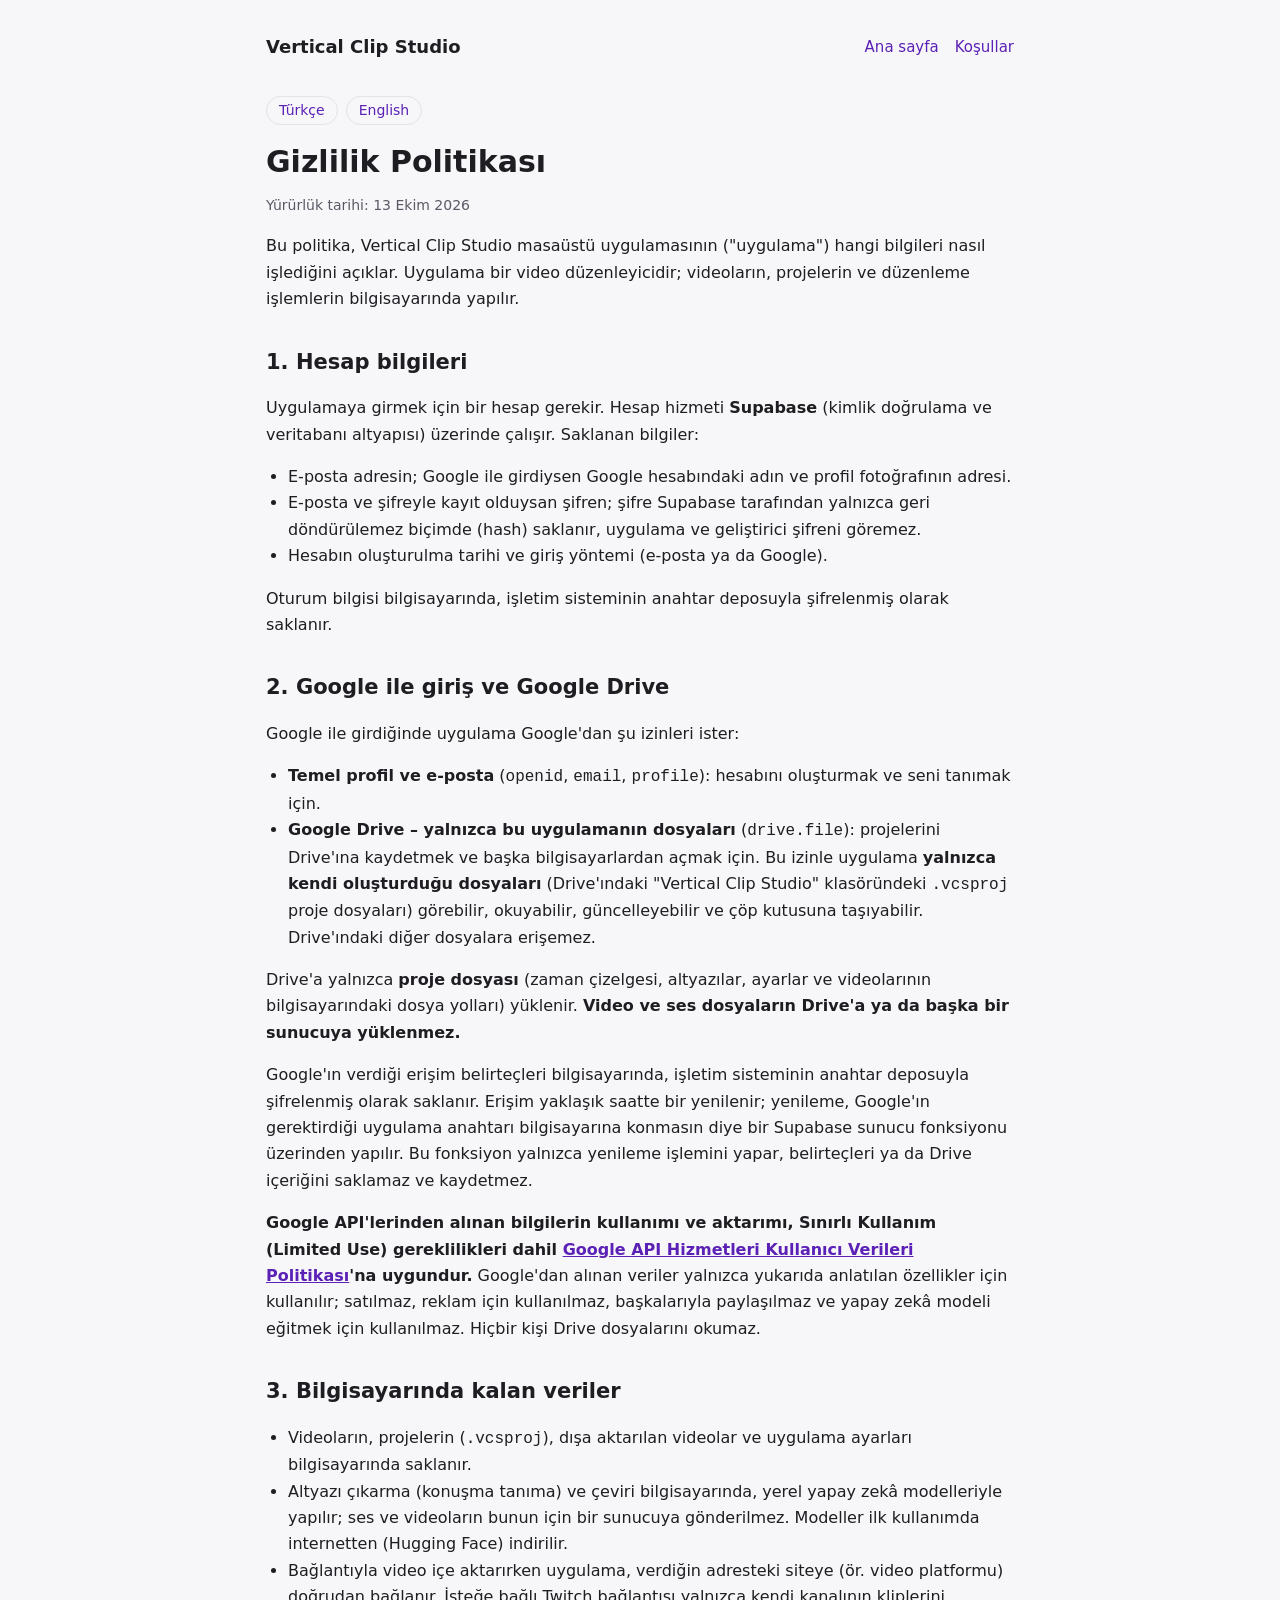
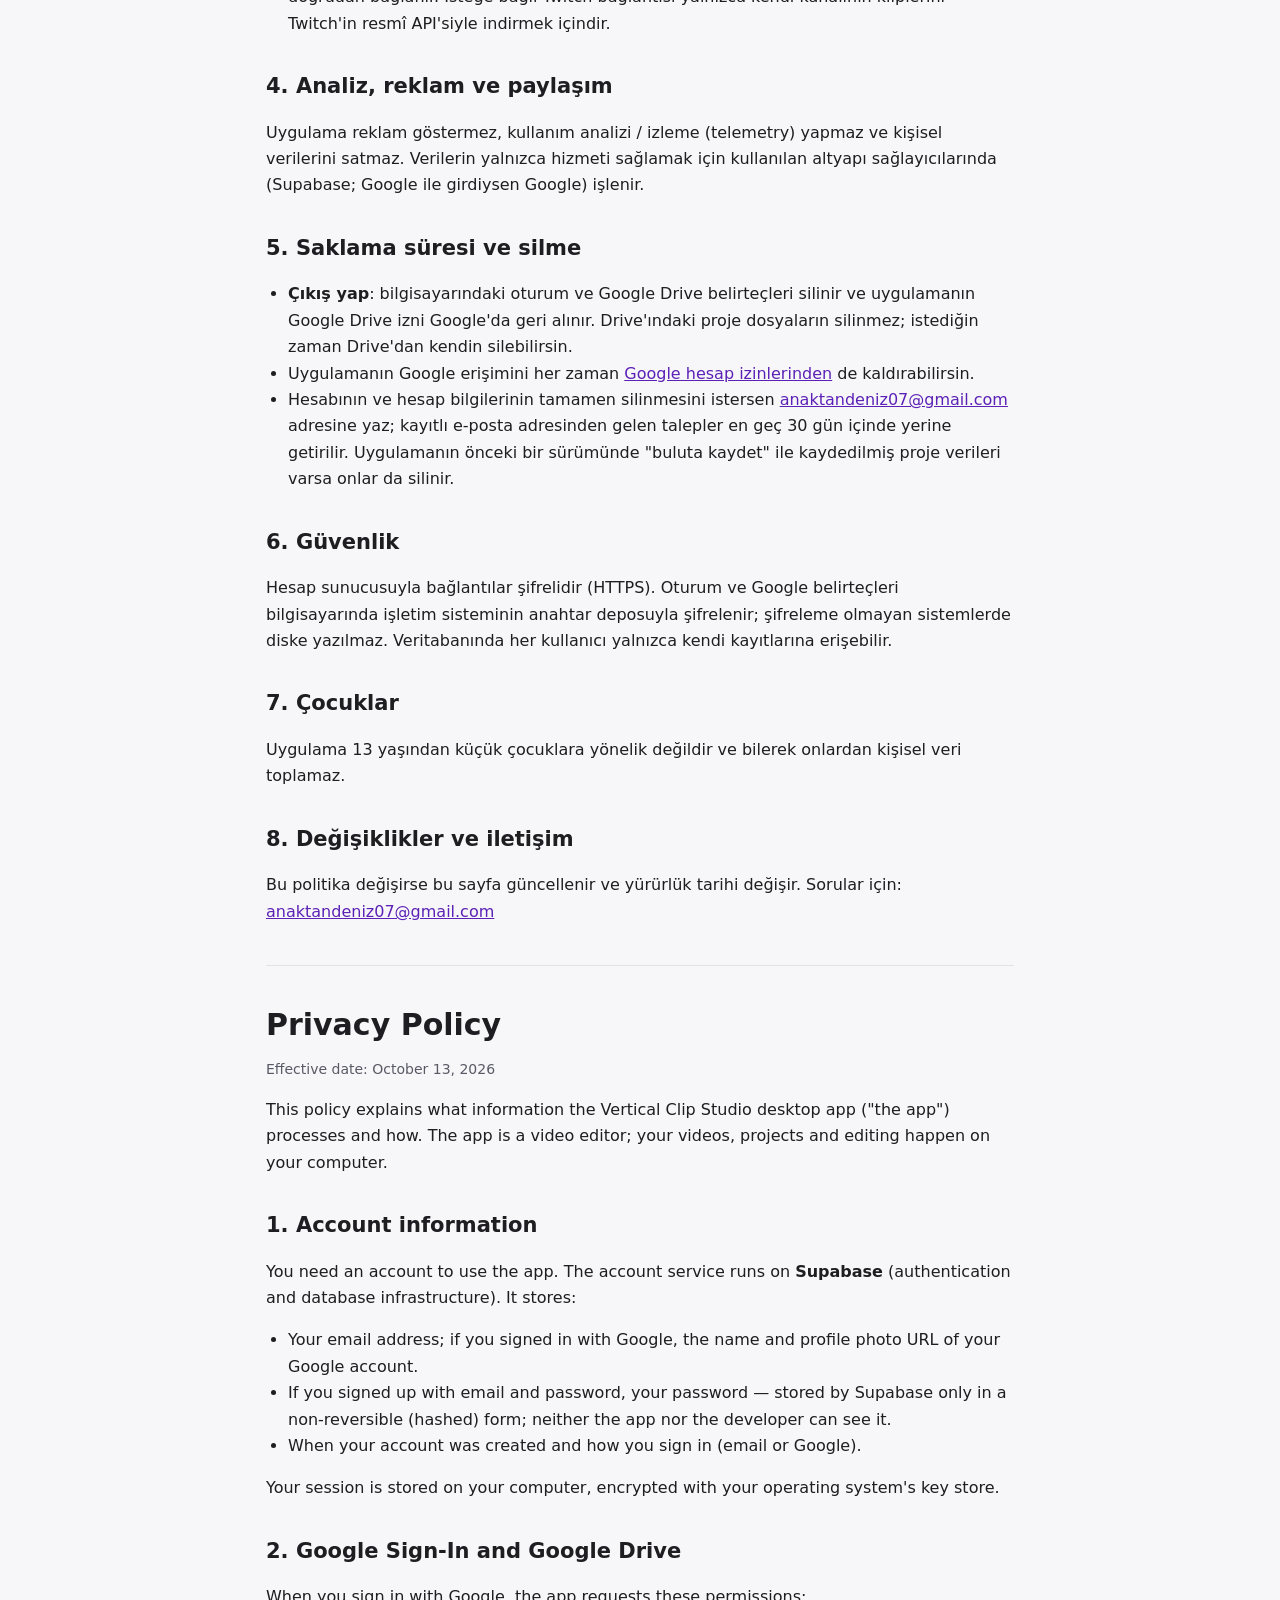
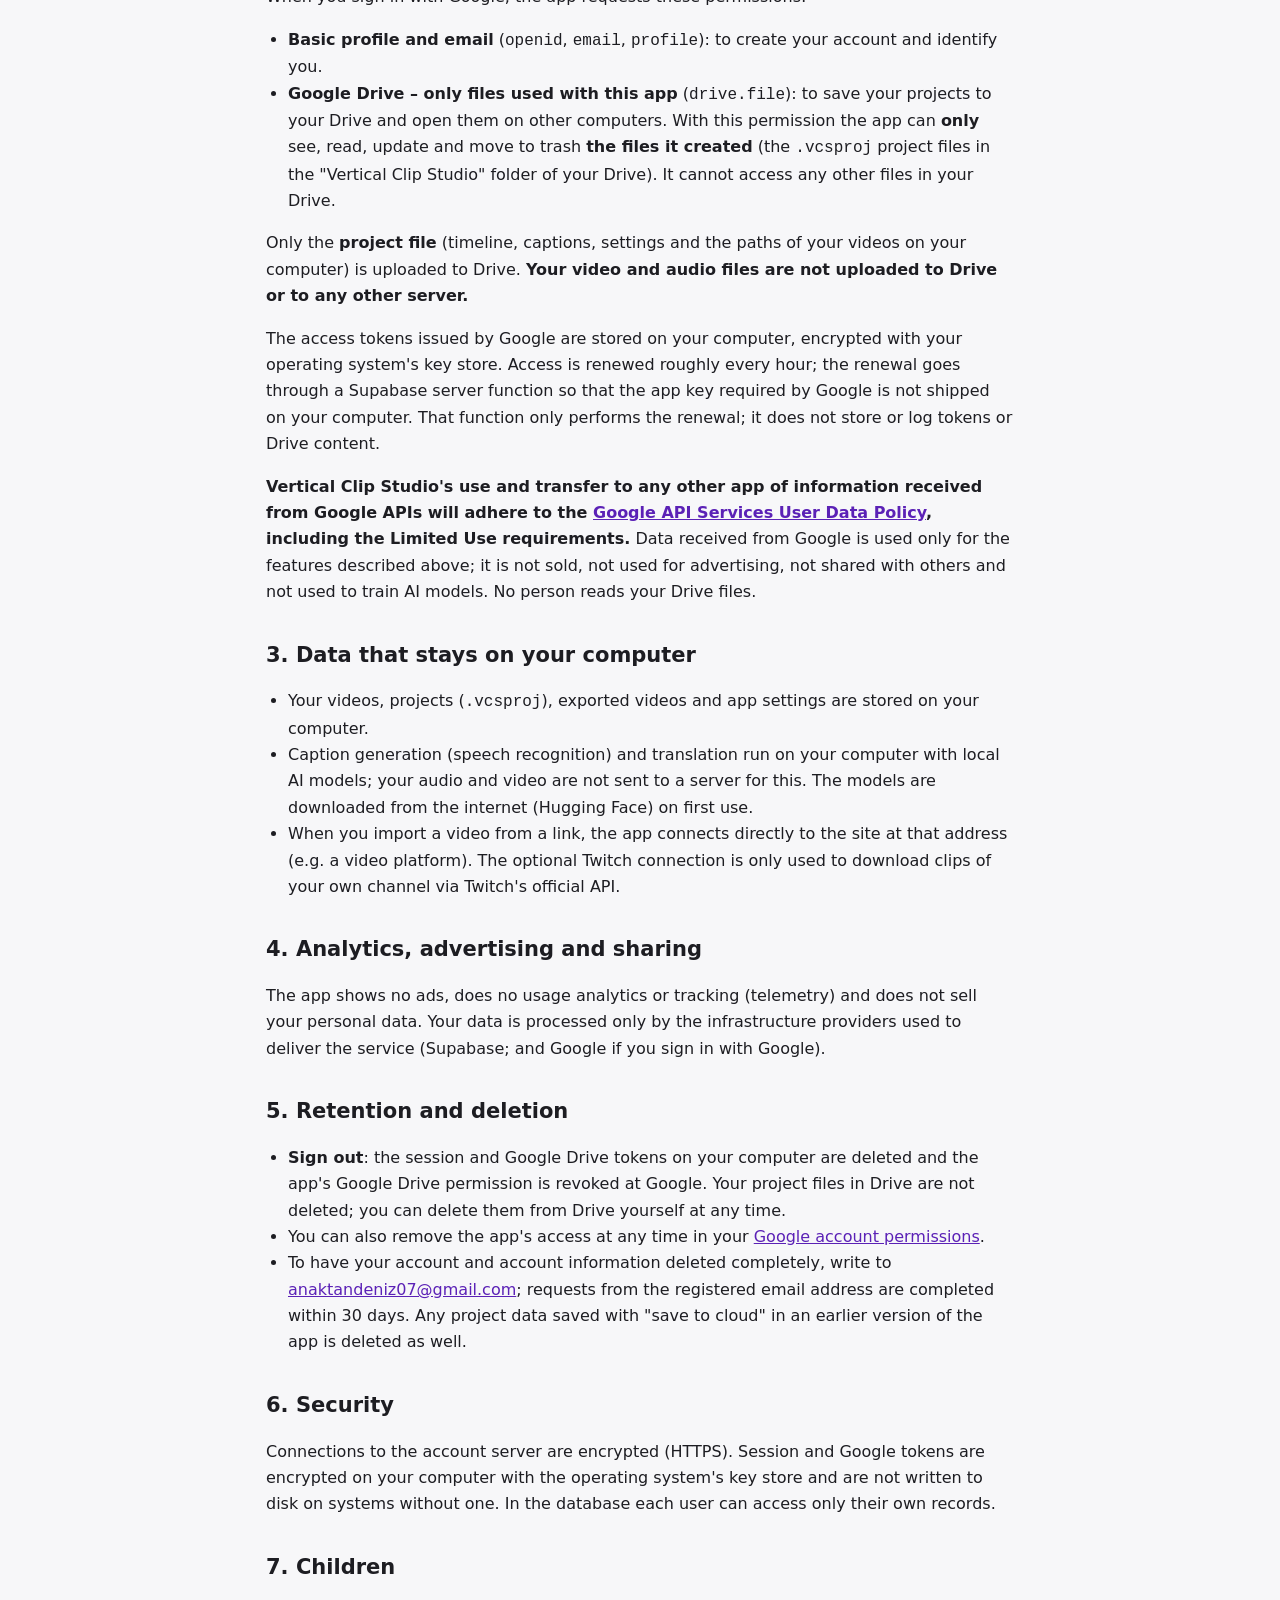
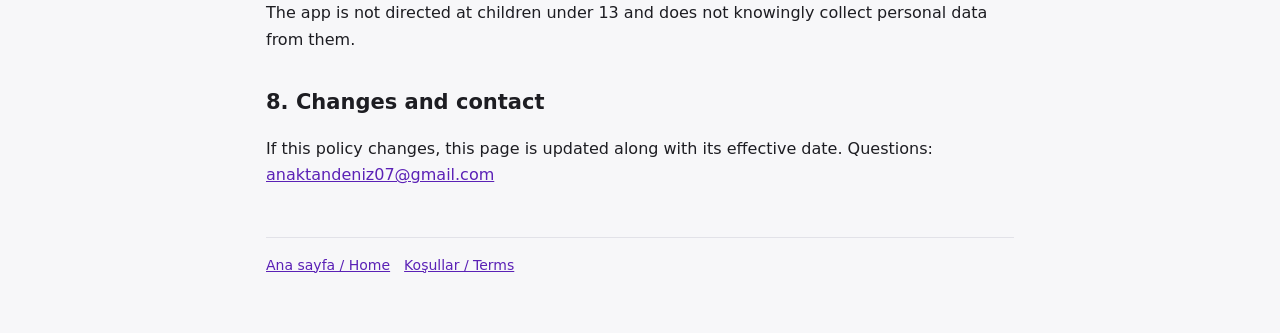
==== privacy.html @ 50f7a7b5 "Add files via upload" ====
<!doctype html>
<html lang="tr">
<head>
  <meta charset="utf-8" />
  <meta name="viewport" content="width=device-width, initial-scale=1" />
  <title>Gizlilik Politikası · Vertical Clip Studio</title>
  <meta name="description" content="Vertical Clip Studio gizlilik politikası: hangi verilerin işlendiği, Google Drive erişimi ve verilerin silinmesi." />
  <link rel="stylesheet" href="style.css" />
</head>
<body>
  <div class="wrap">
    <header>
      <a class="brand" href="./">Vertical Clip Studio</a>
      <nav><a href="./">Ana sayfa</a><a href="terms.html">Koşullar</a></nav>
    </header>

    <div class="lang"><a href="#tr">Türkçe</a><a href="#en">English</a></div>

    <section id="tr">
      <h1>Gizlilik Politikası</h1>
      <p class="muted">Yürürlük tarihi: 13 Ekim 2026</p>
      <p>Bu politika, Vertical Clip Studio masaüstü uygulamasının ("uygulama") hangi bilgileri nasıl işlediğini açıklar.
        Uygulama bir video düzenleyicidir; videoların, projelerin ve düzenleme işlemlerin bilgisayarında yapılır.</p>

      <h2>1. Hesap bilgileri</h2>
      <p>Uygulamaya girmek için bir hesap gerekir. Hesap hizmeti <strong>Supabase</strong> (kimlik doğrulama ve veritabanı
        altyapısı) üzerinde çalışır. Saklanan bilgiler:</p>
      <ul>
        <li>E-posta adresin; Google ile girdiysen Google hesabındaki adın ve profil fotoğrafının adresi.</li>
        <li>E-posta ve şifreyle kayıt olduysan şifren; şifre Supabase tarafından yalnızca geri döndürülemez biçimde (hash)
          saklanır, uygulama ve geliştirici şifreni göremez.</li>
        <li>Hesabın oluşturulma tarihi ve giriş yöntemi (e-posta ya da Google).</li>
      </ul>
      <p>Oturum bilgisi bilgisayarında, işletim sisteminin anahtar deposuyla şifrelenmiş olarak saklanır.</p>

      <h2>2. Google ile giriş ve Google Drive</h2>
      <p>Google ile girdiğinde uygulama Google'dan şu izinleri ister:</p>
      <ul>
        <li><strong>Temel profil ve e-posta</strong> (<code>openid</code>, <code>email</code>, <code>profile</code>):
          hesabını oluşturmak ve seni tanımak için.</li>
        <li><strong>Google Drive – yalnızca bu uygulamanın dosyaları</strong> (<code>drive.file</code>): projelerini
          Drive'ına kaydetmek ve başka bilgisayarlardan açmak için. Bu izinle uygulama <strong>yalnızca kendi oluşturduğu
          dosyaları</strong> (Drive'ındaki "Vertical Clip Studio" klasöründeki <code>.vcsproj</code> proje dosyaları)
          görebilir, okuyabilir, güncelleyebilir ve çöp kutusuna taşıyabilir. Drive'ındaki diğer dosyalara erişemez.</li>
      </ul>
      <p>Drive'a yalnızca <strong>proje dosyası</strong> (zaman çizelgesi, altyazılar, ayarlar ve videolarının
        bilgisayarındaki dosya yolları) yüklenir. <strong>Video ve ses dosyaların Drive'a ya da başka bir sunucuya
        yüklenmez.</strong></p>
      <p>Google'ın verdiği erişim belirteçleri bilgisayarında, işletim sisteminin anahtar deposuyla şifrelenmiş olarak
        saklanır. Erişim yaklaşık saatte bir yenilenir; yenileme, Google'ın gerektirdiği uygulama anahtarı bilgisayarına
        konmasın diye bir Supabase sunucu fonksiyonu üzerinden yapılır. Bu fonksiyon yalnızca yenileme işlemini yapar,
        belirteçleri ya da Drive içeriğini saklamaz ve kaydetmez.</p>
      <p><strong>Google API'lerinden alınan bilgilerin kullanımı ve aktarımı, Sınırlı Kullanım (Limited Use) gereklilikleri
        dahil <a href="https://developers.google.com/terms/api-services-user-data-policy">Google API Hizmetleri Kullanıcı
        Verileri Politikası</a>'na uygundur.</strong> Google'dan alınan veriler yalnızca yukarıda anlatılan özellikler için
        kullanılır; satılmaz, reklam için kullanılmaz, başkalarıyla paylaşılmaz ve yapay zekâ modeli eğitmek için
        kullanılmaz. Hiçbir kişi Drive dosyalarını okumaz.</p>

      <h2>3. Bilgisayarında kalan veriler</h2>
      <ul>
        <li>Videoların, projelerin (<code>.vcsproj</code>), dışa aktarılan videolar ve uygulama ayarları bilgisayarında
          saklanır.</li>
        <li>Altyazı çıkarma (konuşma tanıma) ve çeviri bilgisayarında, yerel yapay zekâ modelleriyle yapılır; ses ve
          videoların bunun için bir sunucuya gönderilmez. Modeller ilk kullanımda internetten (Hugging Face) indirilir.</li>
        <li>Bağlantıyla video içe aktarırken uygulama, verdiğin adresteki siteye (ör. video platformu) doğrudan bağlanır.
          İsteğe bağlı Twitch bağlantısı yalnızca kendi kanalının kliplerini Twitch'in resmî API'siyle indirmek içindir.</li>
      </ul>

      <h2>4. Analiz, reklam ve paylaşım</h2>
      <p>Uygulama reklam göstermez, kullanım analizi / izleme (telemetry) yapmaz ve kişisel verilerini satmaz. Verilerin
        yalnızca hizmeti sağlamak için kullanılan altyapı sağlayıcılarında (Supabase; Google ile girdiysen Google) işlenir.</p>

      <h2>5. Saklama süresi ve silme</h2>
      <ul>
        <li><strong>Çıkış yap</strong>: bilgisayarındaki oturum ve Google Drive belirteçleri silinir ve uygulamanın Google
          Drive izni Google'da geri alınır. Drive'ındaki proje dosyaların silinmez; istediğin zaman Drive'dan kendin
          silebilirsin.</li>
        <li>Uygulamanın Google erişimini her zaman <a href="https://myaccount.google.com/permissions">Google hesap
          izinlerinden</a> de kaldırabilirsin.</li>
        <li>Hesabının ve hesap bilgilerinin tamamen silinmesini istersen
          <a href="mailto:anaktandeniz07@gmail.com">anaktandeniz07@gmail.com</a> adresine yaz; kayıtlı e-posta adresinden
          gelen talepler en geç 30 gün içinde yerine getirilir. Uygulamanın önceki bir sürümünde "buluta kaydet" ile
          kaydedilmiş proje verileri varsa onlar da silinir.</li>
      </ul>

      <h2>6. Güvenlik</h2>
      <p>Hesap sunucusuyla bağlantılar şifrelidir (HTTPS). Oturum ve Google belirteçleri bilgisayarında işletim sisteminin
        anahtar deposuyla şifrelenir; şifreleme olmayan sistemlerde diske yazılmaz. Veritabanında her kullanıcı yalnızca
        kendi kayıtlarına erişebilir.</p>

      <h2>7. Çocuklar</h2>
      <p>Uygulama 13 yaşından küçük çocuklara yönelik değildir ve bilerek onlardan kişisel veri toplamaz.</p>

      <h2>8. Değişiklikler ve iletişim</h2>
      <p>Bu politika değişirse bu sayfa güncellenir ve yürürlük tarihi değişir. Sorular için:
        <a href="mailto:anaktandeniz07@gmail.com">anaktandeniz07@gmail.com</a></p>
    </section>

    <hr />

    <section id="en" lang="en">
      <h1>Privacy Policy</h1>
      <p class="muted">Effective date: October 13, 2026</p>
      <p>This policy explains what information the Vertical Clip Studio desktop app ("the app") processes and how. The app
        is a video editor; your videos, projects and editing happen on your computer.</p>

      <h2>1. Account information</h2>
      <p>You need an account to use the app. The account service runs on <strong>Supabase</strong> (authentication and
        database infrastructure). It stores:</p>
      <ul>
        <li>Your email address; if you signed in with Google, the name and profile photo URL of your Google account.</li>
        <li>If you signed up with email and password, your password — stored by Supabase only in a non-reversible (hashed)
          form; neither the app nor the developer can see it.</li>
        <li>When your account was created and how you sign in (email or Google).</li>
      </ul>
      <p>Your session is stored on your computer, encrypted with your operating system's key store.</p>

      <h2>2. Google Sign-In and Google Drive</h2>
      <p>When you sign in with Google, the app requests these permissions:</p>
      <ul>
        <li><strong>Basic profile and email</strong> (<code>openid</code>, <code>email</code>, <code>profile</code>): to
          create your account and identify you.</li>
        <li><strong>Google Drive – only files used with this app</strong> (<code>drive.file</code>): to save your projects
          to your Drive and open them on other computers. With this permission the app can <strong>only</strong> see, read,
          update and move to trash <strong>the files it created</strong> (the <code>.vcsproj</code> project files in the
          "Vertical Clip Studio" folder of your Drive). It cannot access any other files in your Drive.</li>
      </ul>
      <p>Only the <strong>project file</strong> (timeline, captions, settings and the paths of your videos on your
        computer) is uploaded to Drive. <strong>Your video and audio files are not uploaded to Drive or to any other
        server.</strong></p>
      <p>The access tokens issued by Google are stored on your computer, encrypted with your operating system's key store.
        Access is renewed roughly every hour; the renewal goes through a Supabase server function so that the app key
        required by Google is not shipped on your computer. That function only performs the renewal; it does not store or
        log tokens or Drive content.</p>
      <p><strong>Vertical Clip Studio's use and transfer to any other app of information received from Google APIs will
        adhere to the <a href="https://developers.google.com/terms/api-services-user-data-policy">Google API Services User
        Data Policy</a>, including the Limited Use requirements.</strong> Data received from Google is used only for the
        features described above; it is not sold, not used for advertising, not shared with others and not used to train
        AI models. No person reads your Drive files.</p>

      <h2>3. Data that stays on your computer</h2>
      <ul>
        <li>Your videos, projects (<code>.vcsproj</code>), exported videos and app settings are stored on your computer.</li>
        <li>Caption generation (speech recognition) and translation run on your computer with local AI models; your audio
          and video are not sent to a server for this. The models are downloaded from the internet (Hugging Face) on first
          use.</li>
        <li>When you import a video from a link, the app connects directly to the site at that address (e.g. a video
          platform). The optional Twitch connection is only used to download clips of your own channel via Twitch's
          official API.</li>
      </ul>

      <h2>4. Analytics, advertising and sharing</h2>
      <p>The app shows no ads, does no usage analytics or tracking (telemetry) and does not sell your personal data. Your
        data is processed only by the infrastructure providers used to deliver the service (Supabase; and Google if you
        sign in with Google).</p>

      <h2>5. Retention and deletion</h2>
      <ul>
        <li><strong>Sign out</strong>: the session and Google Drive tokens on your computer are deleted and the app's Google
          Drive permission is revoked at Google. Your project files in Drive are not deleted; you can delete them from
          Drive yourself at any time.</li>
        <li>You can also remove the app's access at any time in your <a href="https://myaccount.google.com/permissions">Google
          account permissions</a>.</li>
        <li>To have your account and account information deleted completely, write to
          <a href="mailto:anaktandeniz07@gmail.com">anaktandeniz07@gmail.com</a>; requests from the registered email address
          are completed within 30 days. Any project data saved with "save to cloud" in an earlier version of the app is
          deleted as well.</li>
      </ul>

      <h2>6. Security</h2>
      <p>Connections to the account server are encrypted (HTTPS). Session and Google tokens are encrypted on your computer
        with the operating system's key store and are not written to disk on systems without one. In the database each
        user can access only their own records.</p>

      <h2>7. Children</h2>
      <p>The app is not directed at children under 13 and does not knowingly collect personal data from them.</p>

      <h2>8. Changes and contact</h2>
      <p>If this policy changes, this page is updated along with its effective date. Questions:
        <a href="mailto:anaktandeniz07@gmail.com">anaktandeniz07@gmail.com</a></p>
    </section>

    <footer><a href="./">Ana sayfa / Home</a><a href="terms.html">Koşullar / Terms</a></footer>
  </div>
</body>
</html>
---- style.css ----
:root {
  --bg: #f7f7f9; --card: #ffffff; --text: #1d1d22; --muted: #5a5a66; --line: #e2e2e8; --accent: #6d28d9; --accent-text: #5b21b6;
  color-scheme: light;
}
@media (prefers-color-scheme: dark) {
  :root { --bg: #121216; --card: #1b1b21; --text: #ececf1; --muted: #a3a3b0; --line: #2c2c35; --accent: #a78bfa; --accent-text: #c4b5fd; color-scheme: dark; }
}
* { box-sizing: border-box; }
body { margin: 0; background: var(--bg); color: var(--text); font: 16px/1.65 system-ui, -apple-system, "Segoe UI", Roboto, sans-serif; }
.wrap { max-width: 780px; margin: 0 auto; padding: 32px 16px 64px; }
header { display: flex; align-items: center; justify-content: space-between; gap: 12px; flex-wrap: wrap; margin-bottom: 28px; }
.brand { font-weight: 700; font-size: 18px; color: var(--text); text-decoration: none; }
nav a { color: var(--accent-text); text-decoration: none; margin-left: 16px; font-size: 15px; }
nav a:hover, a:hover { text-decoration: underline; }
a { color: var(--accent-text); }
h1 { font-size: 30px; line-height: 1.25; margin: 0 0 8px; }
h2 { font-size: 21px; margin: 32px 0 8px; }
h3 { font-size: 17px; margin: 22px 0 6px; }
p, li { color: var(--text); }
.muted { color: var(--muted); font-size: 14px; }
.card { background: var(--card); border: 1px solid var(--line); border-radius: 12px; padding: 20px 22px; margin: 18px 0; }
.lang { display: inline-flex; gap: 8px; margin: 6px 0 18px; }
.lang a { border: 1px solid var(--line); border-radius: 999px; padding: 2px 12px; font-size: 14px; text-decoration: none; }
ul { padding-left: 22px; }
footer { margin-top: 48px; padding-top: 16px; border-top: 1px solid var(--line); color: var(--muted); font-size: 14px; }
footer a { margin-right: 14px; }
hr { border: 0; border-top: 1px solid var(--line); margin: 40px 0; }
.card > :first-child { margin-top: 0; }
.card > :last-child { margin-bottom: 0; }
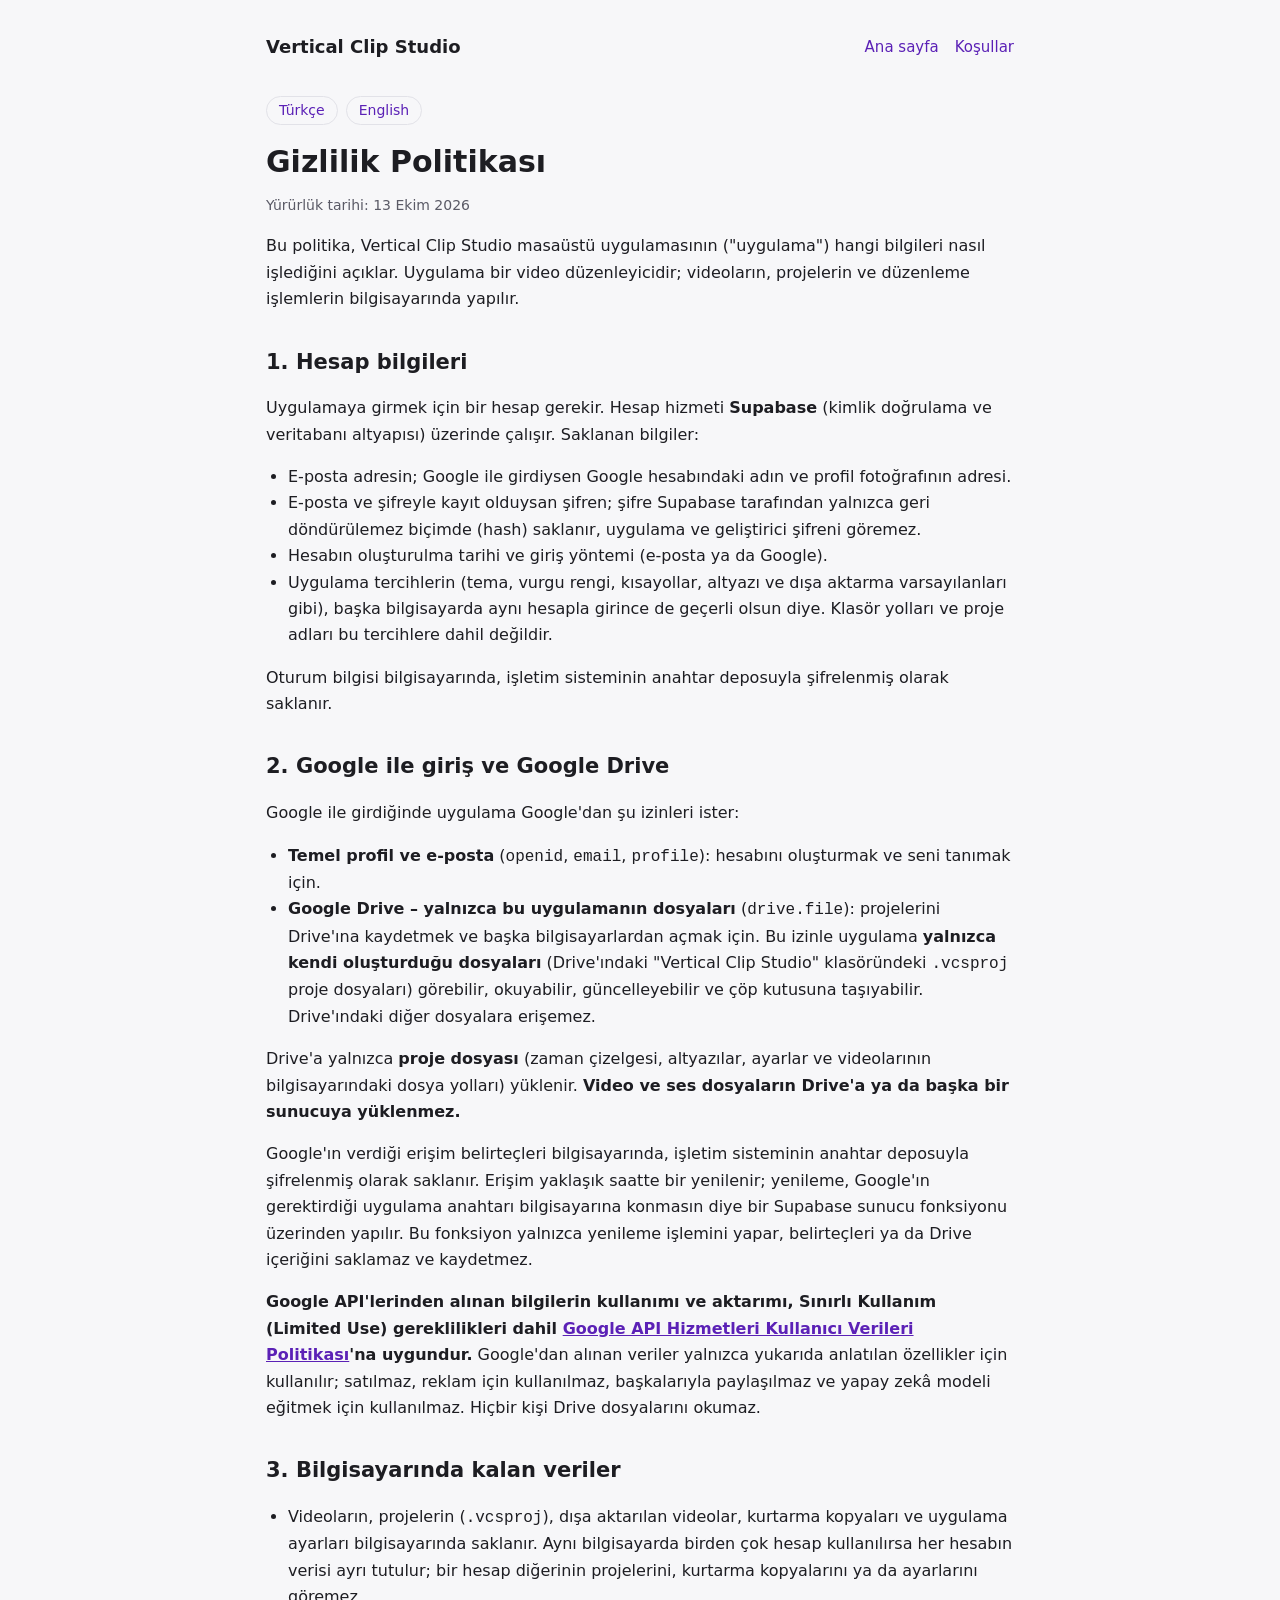
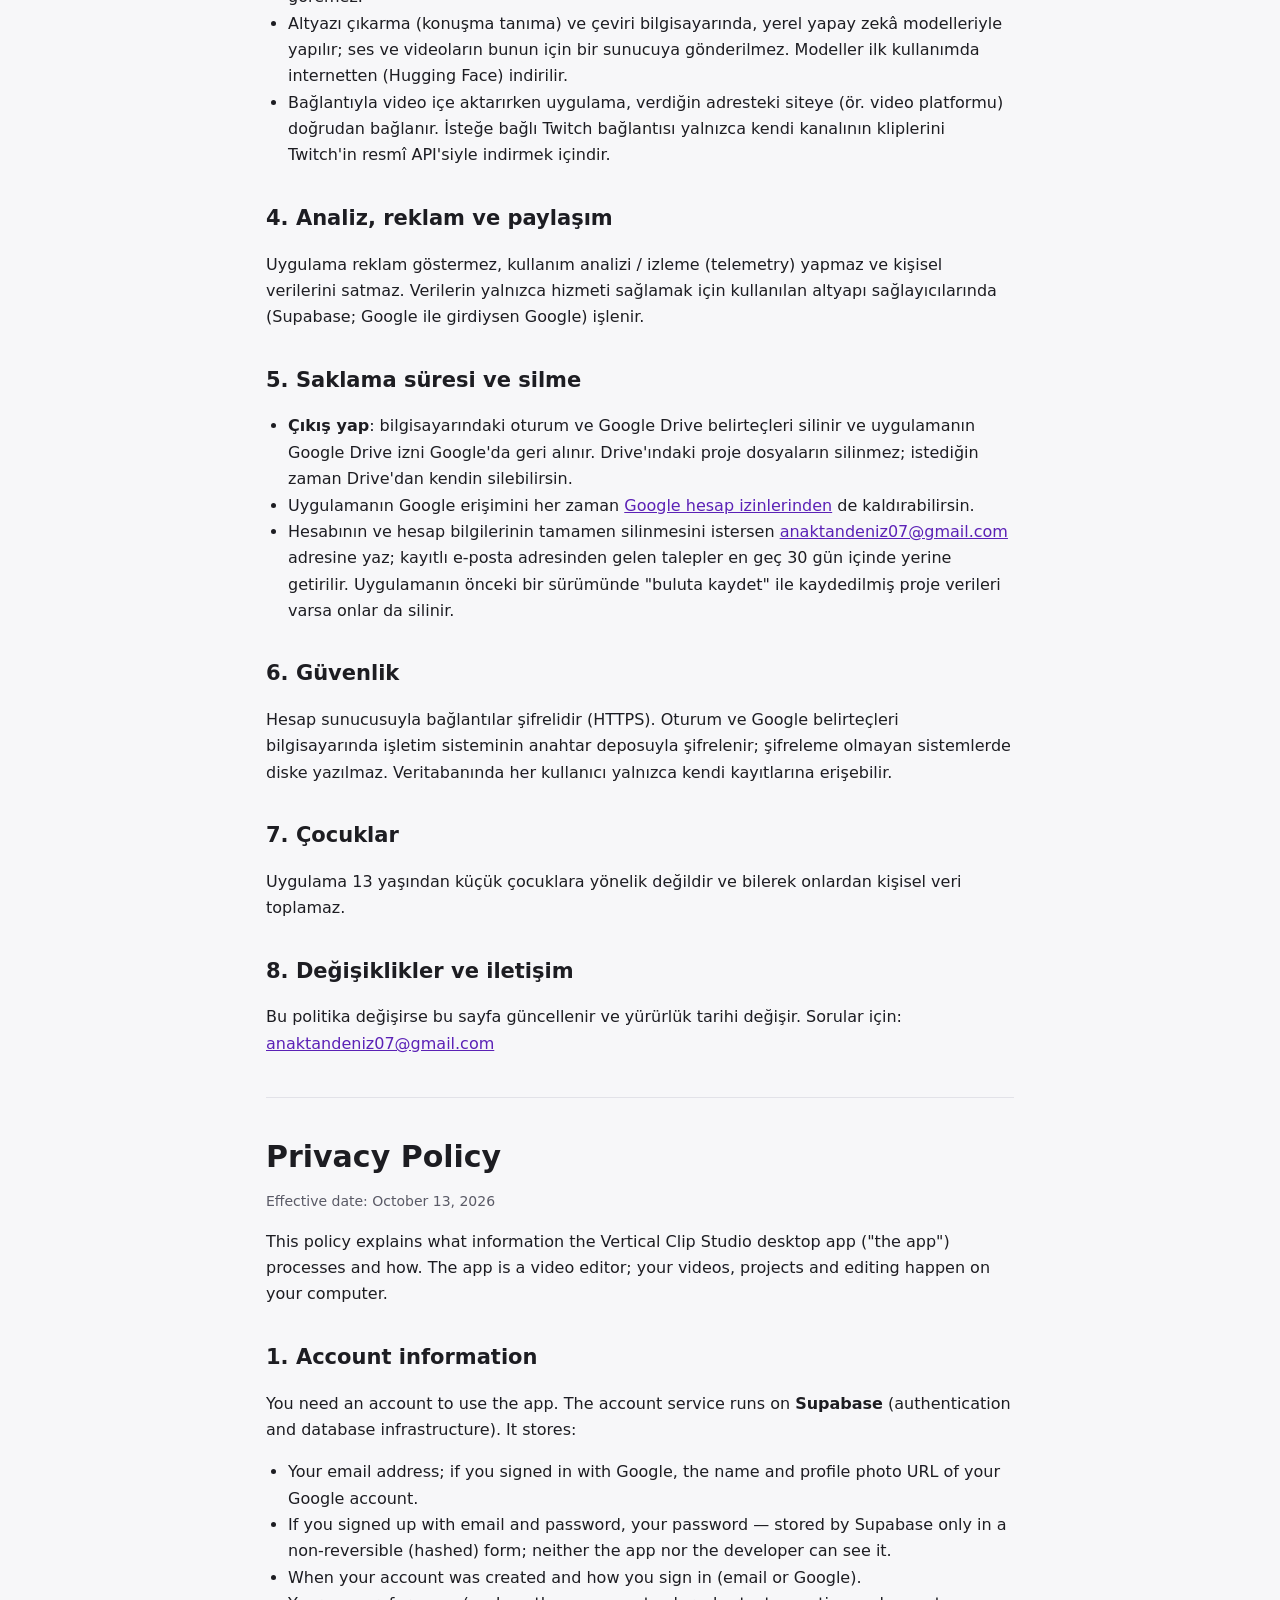
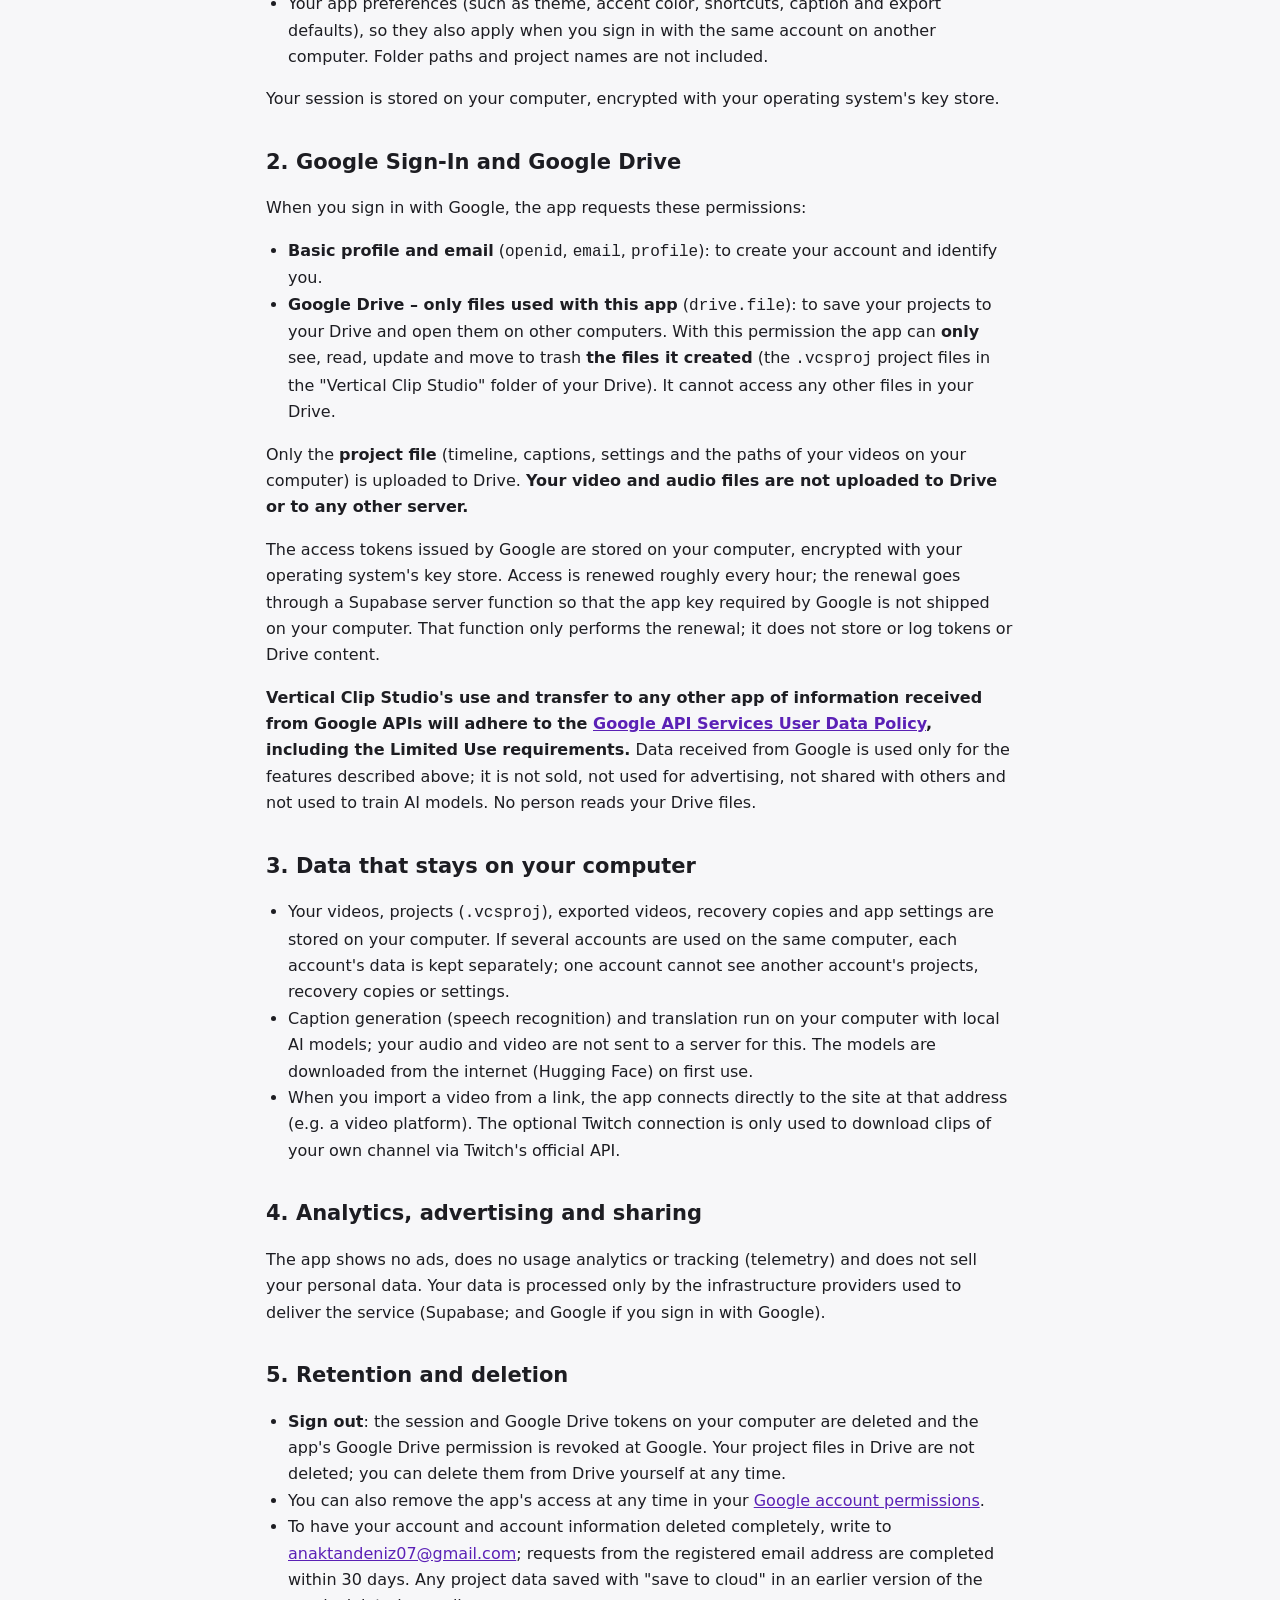
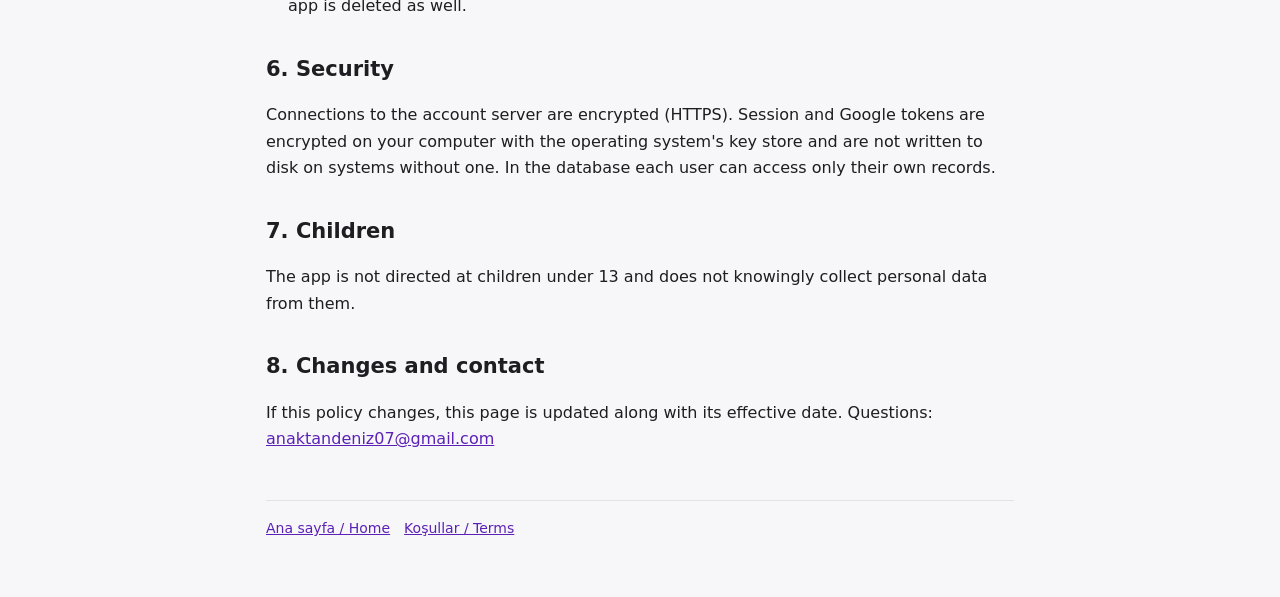
==== commit ede80721: "privacy.html" ====
--- a/privacy.html
+++ b/privacy.html
@@ -30,6 +30,8 @@
         <li>E-posta ve şifreyle kayıt olduysan şifren; şifre Supabase tarafından yalnızca geri döndürülemez biçimde (hash)
           saklanır, uygulama ve geliştirici şifreni göremez.</li>
         <li>Hesabın oluşturulma tarihi ve giriş yöntemi (e-posta ya da Google).</li>
+        <li>Uygulama tercihlerin (tema, vurgu rengi, kısayollar, altyazı ve dışa aktarma varsayılanları gibi), başka
+          bilgisayarda aynı hesapla girince de geçerli olsun diye. Klasör yolları ve proje adları bu tercihlere dahil değildir.</li>
       </ul>
       <p>Oturum bilgisi bilgisayarında, işletim sisteminin anahtar deposuyla şifrelenmiş olarak saklanır.</p>
 
@@ -58,8 +60,9 @@
 
       <h2>3. Bilgisayarında kalan veriler</h2>
       <ul>
-        <li>Videoların, projelerin (<code>.vcsproj</code>), dışa aktarılan videolar ve uygulama ayarları bilgisayarında
-          saklanır.</li>
+        <li>Videoların, projelerin (<code>.vcsproj</code>), dışa aktarılan videolar, kurtarma kopyaları ve uygulama ayarları
+          bilgisayarında saklanır. Aynı bilgisayarda birden çok hesap kullanılırsa her hesabın verisi ayrı tutulur; bir
+          hesap diğerinin projelerini, kurtarma kopyalarını ya da ayarlarını göremez.</li>
         <li>Altyazı çıkarma (konuşma tanıma) ve çeviri bilgisayarında, yerel yapay zekâ modelleriyle yapılır; ses ve
           videoların bunun için bir sunucuya gönderilmez. Modeller ilk kullanımda internetten (Hugging Face) indirilir.</li>
         <li>Bağlantıyla video içe aktarırken uygulama, verdiğin adresteki siteye (ör. video platformu) doğrudan bağlanır.
@@ -112,6 +115,8 @@
         <li>If you signed up with email and password, your password — stored by Supabase only in a non-reversible (hashed)
           form; neither the app nor the developer can see it.</li>
         <li>When your account was created and how you sign in (email or Google).</li>
+        <li>Your app preferences (such as theme, accent color, shortcuts, caption and export defaults), so they also apply
+          when you sign in with the same account on another computer. Folder paths and project names are not included.</li>
       </ul>
       <p>Your session is stored on your computer, encrypted with your operating system's key store.</p>
 
@@ -140,7 +145,9 @@
 
       <h2>3. Data that stays on your computer</h2>
       <ul>
-        <li>Your videos, projects (<code>.vcsproj</code>), exported videos and app settings are stored on your computer.</li>
+        <li>Your videos, projects (<code>.vcsproj</code>), exported videos, recovery copies and app settings are stored on
+          your computer. If several accounts are used on the same computer, each account's data is kept separately; one
+          account cannot see another account's projects, recovery copies or settings.</li>
         <li>Caption generation (speech recognition) and translation run on your computer with local AI models; your audio
           and video are not sent to a server for this. The models are downloaded from the internet (Hugging Face) on first
           use.</li>
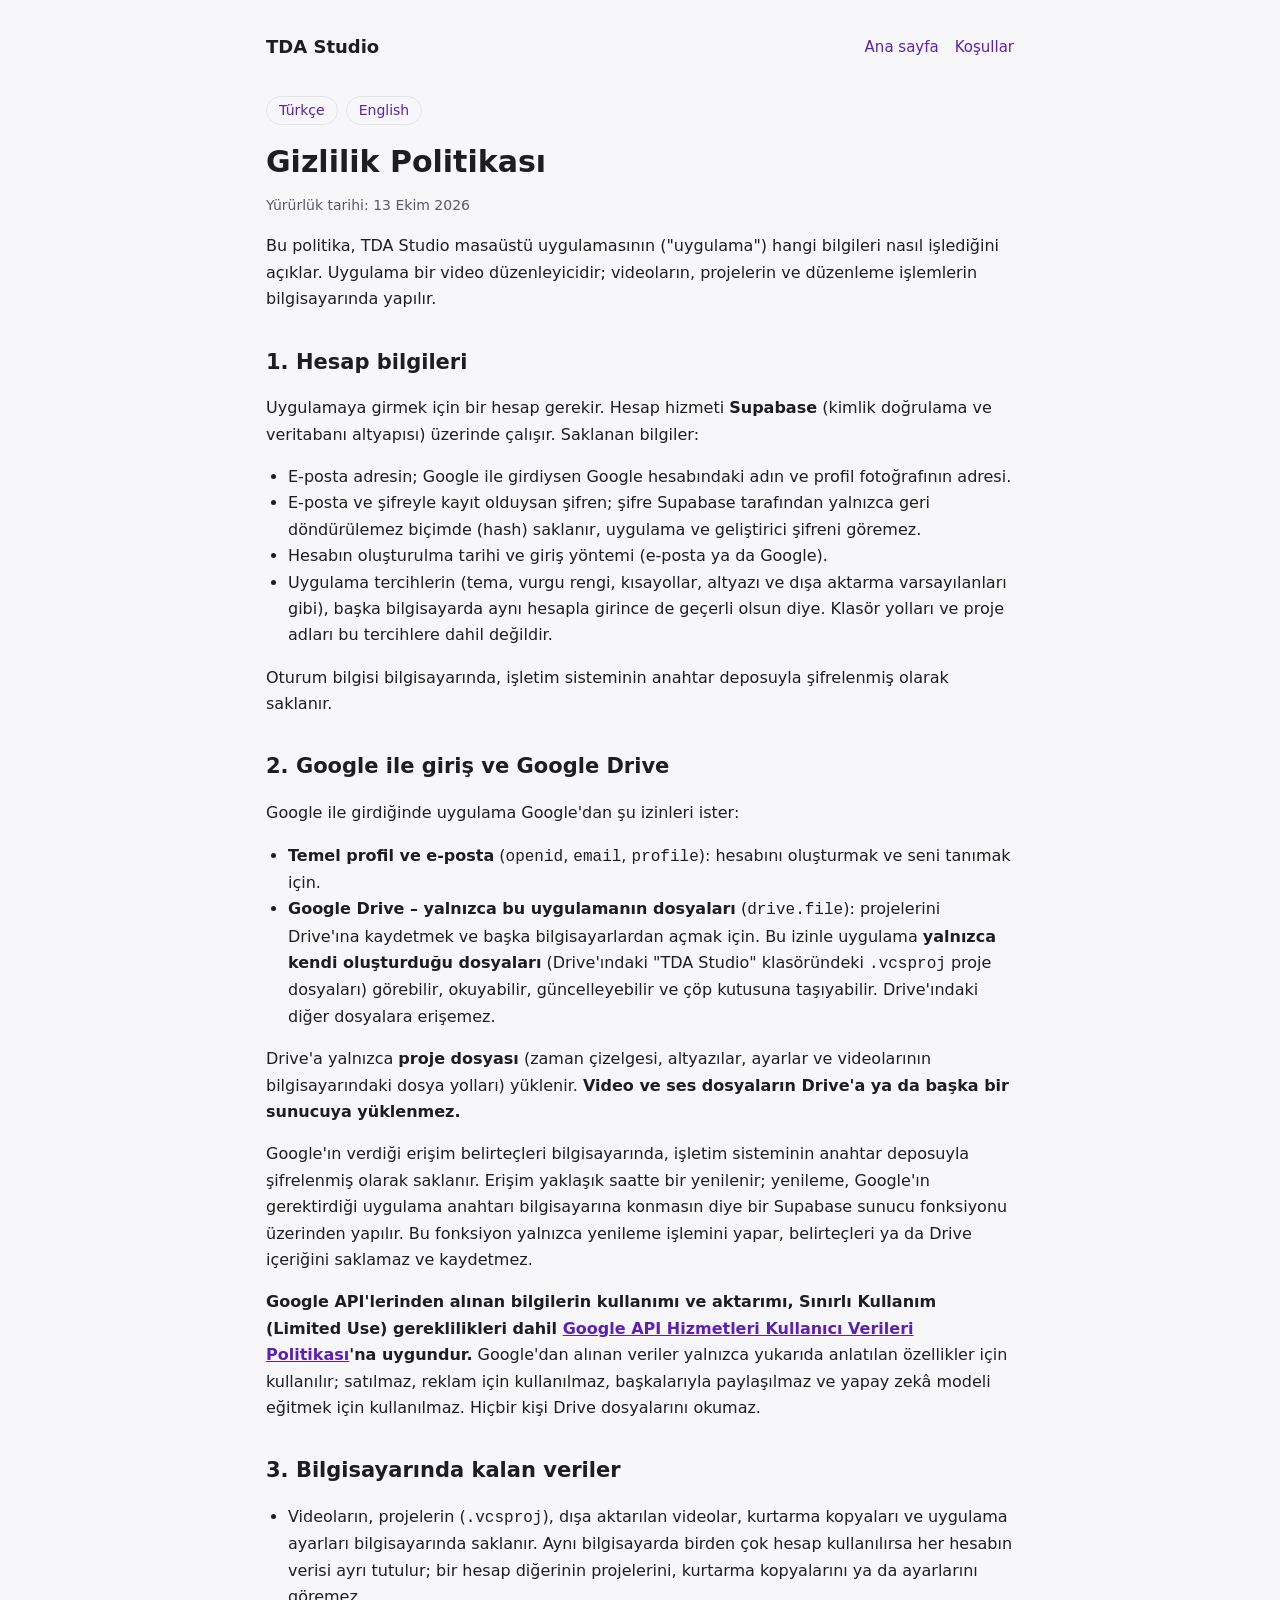
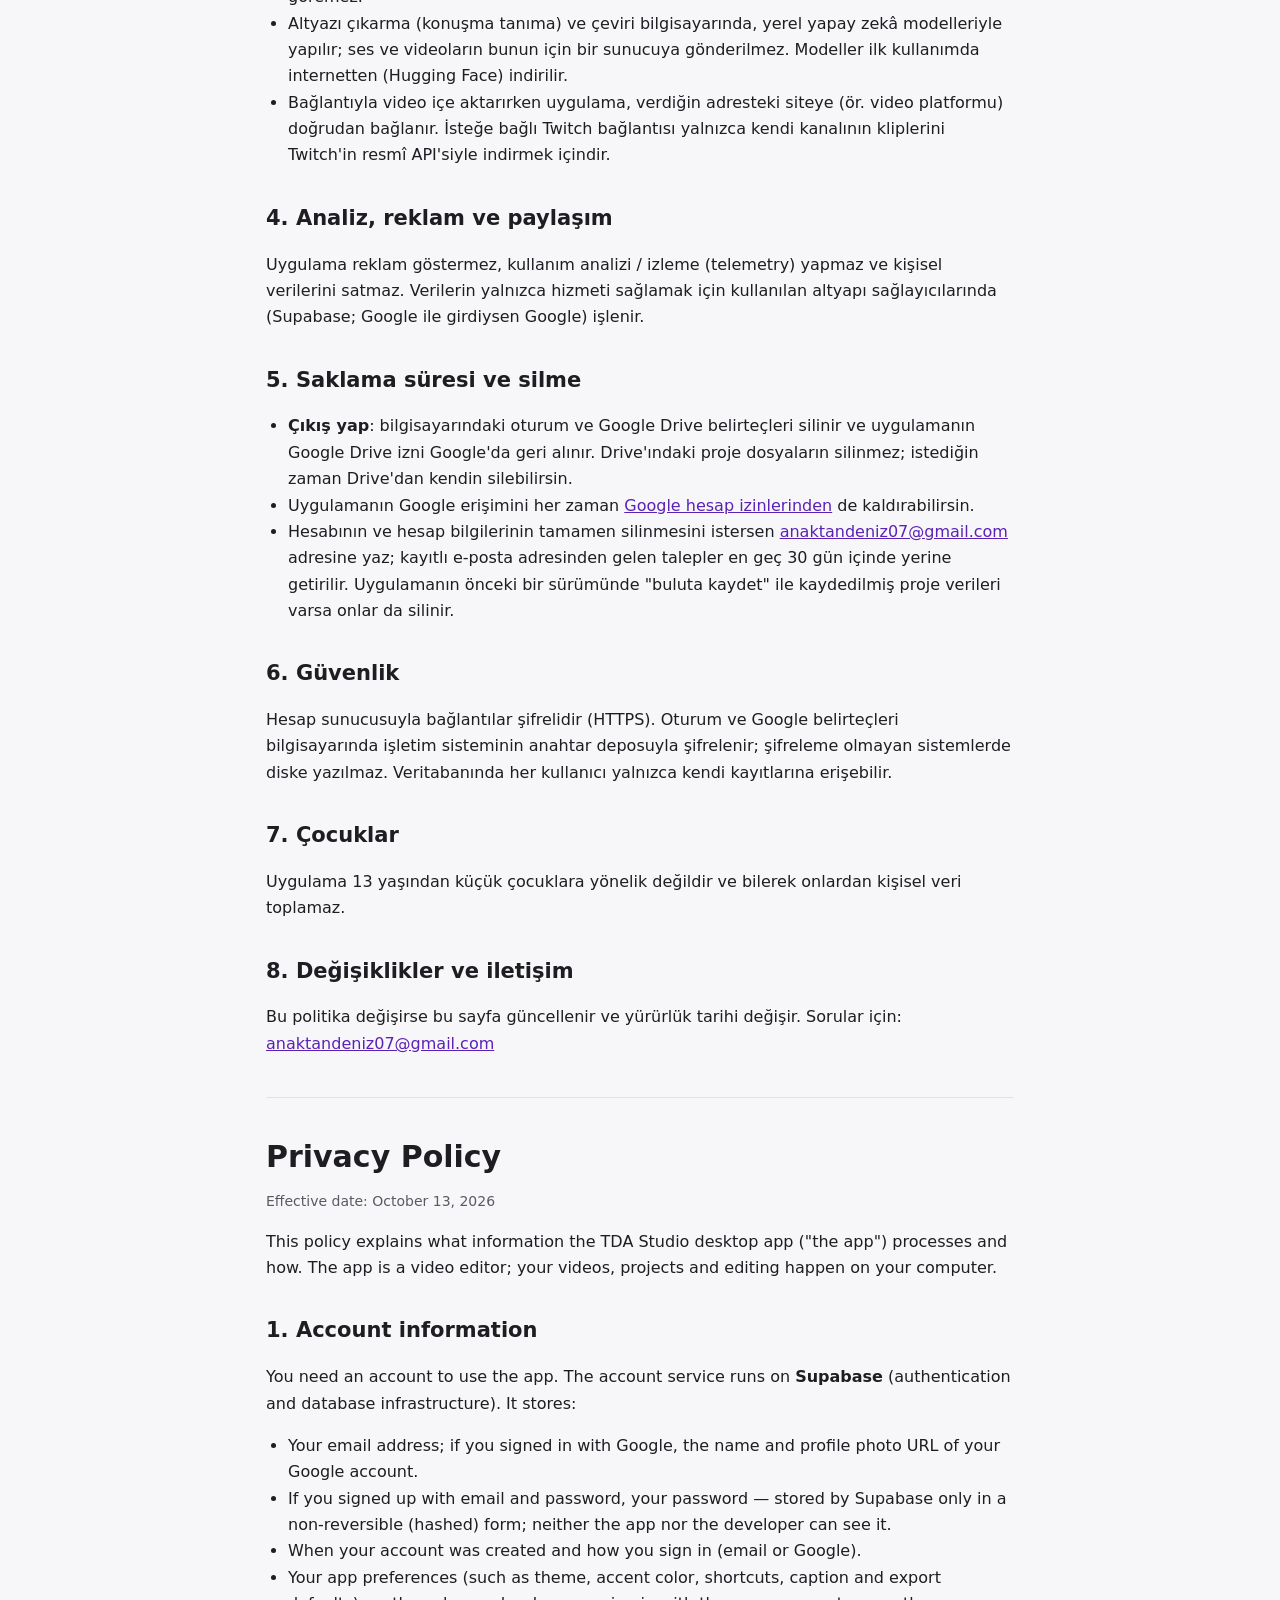
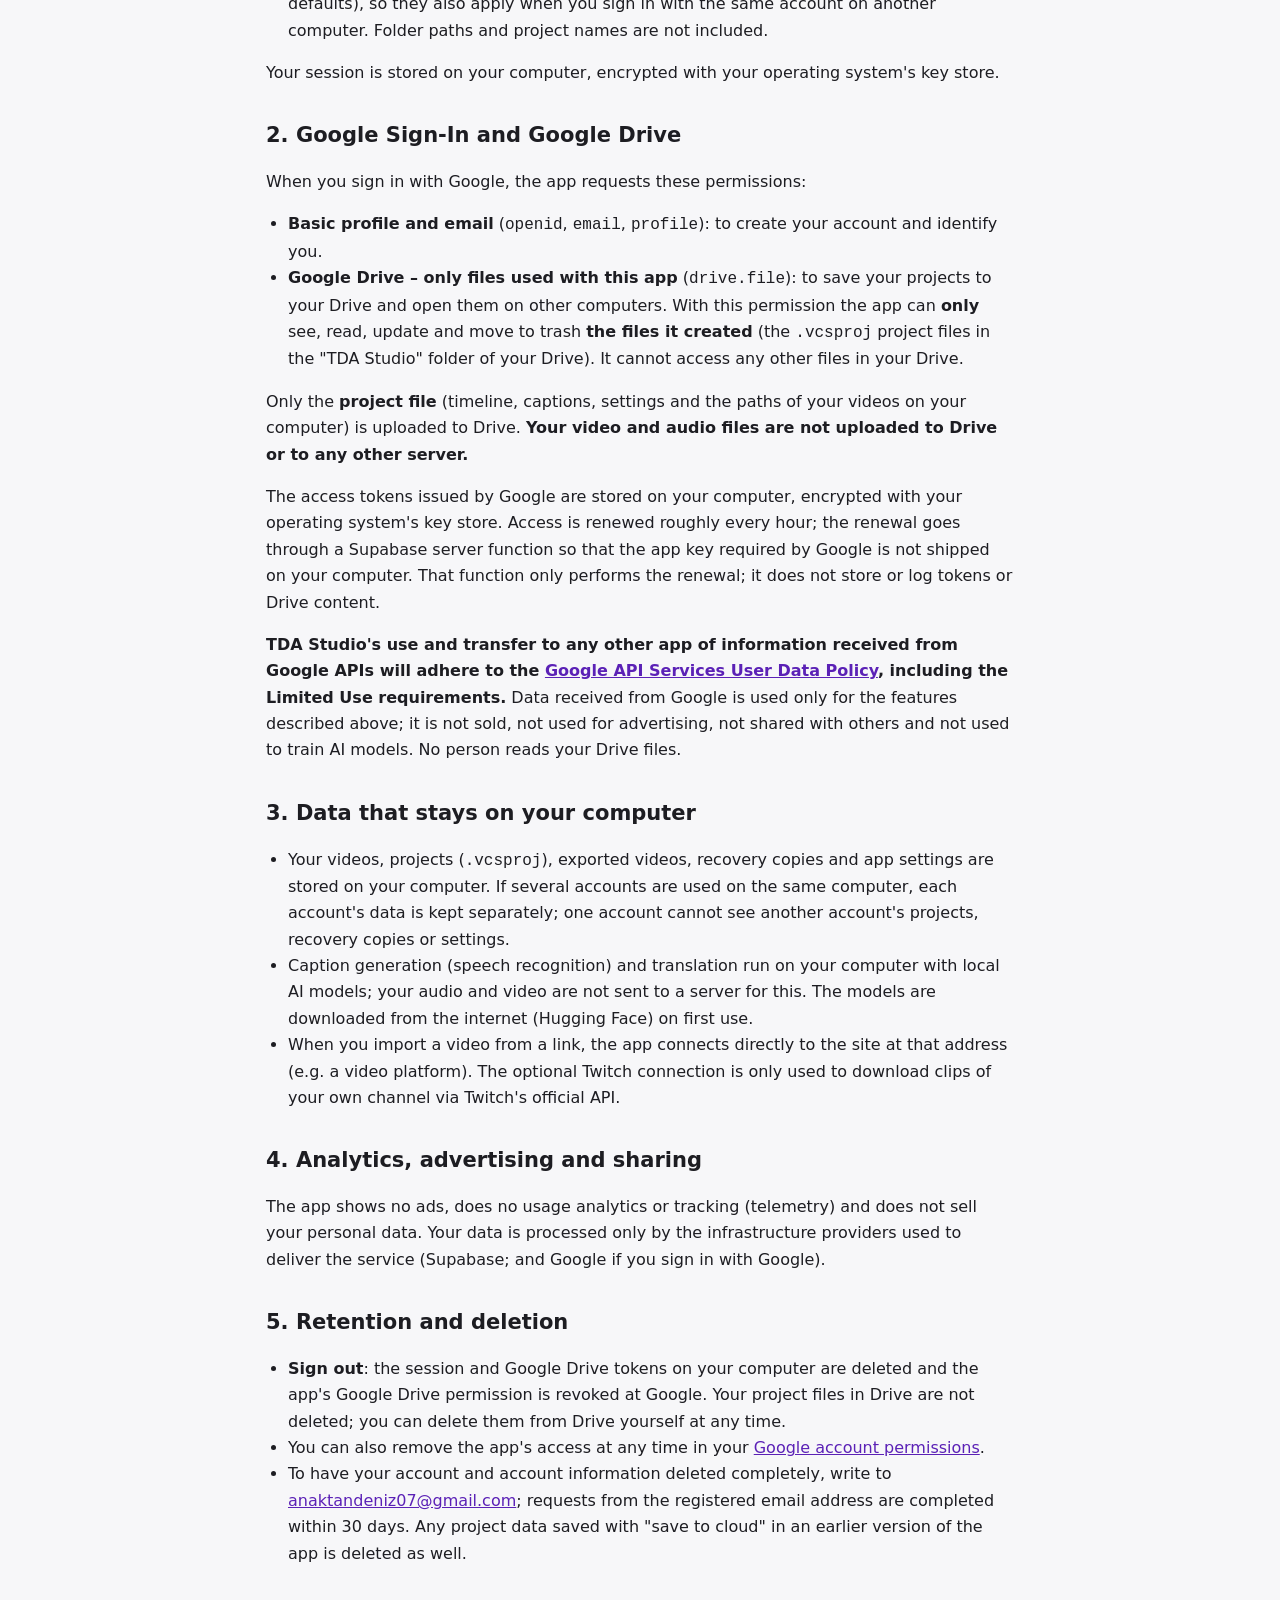
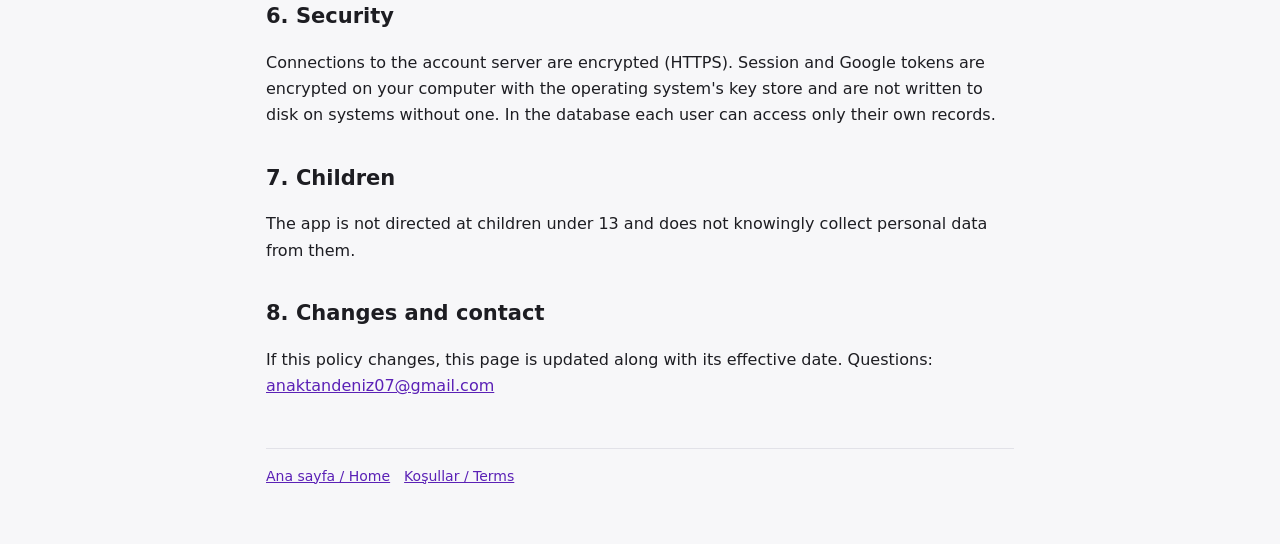
==== commit b1900f87: "Add files via upload" ====
--- a/privacy.html
+++ b/privacy.html
@@ -3,14 +3,14 @@
 <head>
   <meta charset="utf-8" />
   <meta name="viewport" content="width=device-width, initial-scale=1" />
-  <title>Gizlilik Politikası · Vertical Clip Studio</title>
-  <meta name="description" content="Vertical Clip Studio gizlilik politikası: hangi verilerin işlendiği, Google Drive erişimi ve verilerin silinmesi." />
+  <title>Gizlilik Politikası · TDA Studio</title>
+  <meta name="description" content="TDA Studio gizlilik politikası: hangi verilerin işlendiği, Google Drive erişimi ve verilerin silinmesi." />
   <link rel="stylesheet" href="style.css" />
 </head>
 <body>
   <div class="wrap">
     <header>
-      <a class="brand" href="./">Vertical Clip Studio</a>
+      <a class="brand" href="./">TDA Studio</a>
       <nav><a href="./">Ana sayfa</a><a href="terms.html">Koşullar</a></nav>
     </header>
 
@@ -19,7 +19,7 @@
     <section id="tr">
       <h1>Gizlilik Politikası</h1>
       <p class="muted">Yürürlük tarihi: 13 Ekim 2026</p>
-      <p>Bu politika, Vertical Clip Studio masaüstü uygulamasının ("uygulama") hangi bilgileri nasıl işlediğini açıklar.
+      <p>Bu politika, TDA Studio masaüstü uygulamasının ("uygulama") hangi bilgileri nasıl işlediğini açıklar.
         Uygulama bir video düzenleyicidir; videoların, projelerin ve düzenleme işlemlerin bilgisayarında yapılır.</p>
 
       <h2>1. Hesap bilgileri</h2>
@@ -42,7 +42,7 @@
           hesabını oluşturmak ve seni tanımak için.</li>
         <li><strong>Google Drive – yalnızca bu uygulamanın dosyaları</strong> (<code>drive.file</code>): projelerini
           Drive'ına kaydetmek ve başka bilgisayarlardan açmak için. Bu izinle uygulama <strong>yalnızca kendi oluşturduğu
-          dosyaları</strong> (Drive'ındaki "Vertical Clip Studio" klasöründeki <code>.vcsproj</code> proje dosyaları)
+          dosyaları</strong> (Drive'ındaki "TDA Studio" klasöründeki <code>.vcsproj</code> proje dosyaları)
           görebilir, okuyabilir, güncelleyebilir ve çöp kutusuna taşıyabilir. Drive'ındaki diğer dosyalara erişemez.</li>
       </ul>
       <p>Drive'a yalnızca <strong>proje dosyası</strong> (zaman çizelgesi, altyazılar, ayarlar ve videolarının
@@ -104,7 +104,7 @@
     <section id="en" lang="en">
       <h1>Privacy Policy</h1>
       <p class="muted">Effective date: October 13, 2026</p>
-      <p>This policy explains what information the Vertical Clip Studio desktop app ("the app") processes and how. The app
+      <p>This policy explains what information the TDA Studio desktop app ("the app") processes and how. The app
         is a video editor; your videos, projects and editing happen on your computer.</p>
 
       <h2>1. Account information</h2>
@@ -128,7 +128,7 @@
         <li><strong>Google Drive – only files used with this app</strong> (<code>drive.file</code>): to save your projects
           to your Drive and open them on other computers. With this permission the app can <strong>only</strong> see, read,
           update and move to trash <strong>the files it created</strong> (the <code>.vcsproj</code> project files in the
-          "Vertical Clip Studio" folder of your Drive). It cannot access any other files in your Drive.</li>
+          "TDA Studio" folder of your Drive). It cannot access any other files in your Drive.</li>
       </ul>
       <p>Only the <strong>project file</strong> (timeline, captions, settings and the paths of your videos on your
         computer) is uploaded to Drive. <strong>Your video and audio files are not uploaded to Drive or to any other
@@ -137,7 +137,7 @@
         Access is renewed roughly every hour; the renewal goes through a Supabase server function so that the app key
         required by Google is not shipped on your computer. That function only performs the renewal; it does not store or
         log tokens or Drive content.</p>
-      <p><strong>Vertical Clip Studio's use and transfer to any other app of information received from Google APIs will
+      <p><strong>TDA Studio's use and transfer to any other app of information received from Google APIs will
         adhere to the <a href="https://developers.google.com/terms/api-services-user-data-policy">Google API Services User
         Data Policy</a>, including the Limited Use requirements.</strong> Data received from Google is used only for the
         features described above; it is not sold, not used for advertising, not shared with others and not used to train
